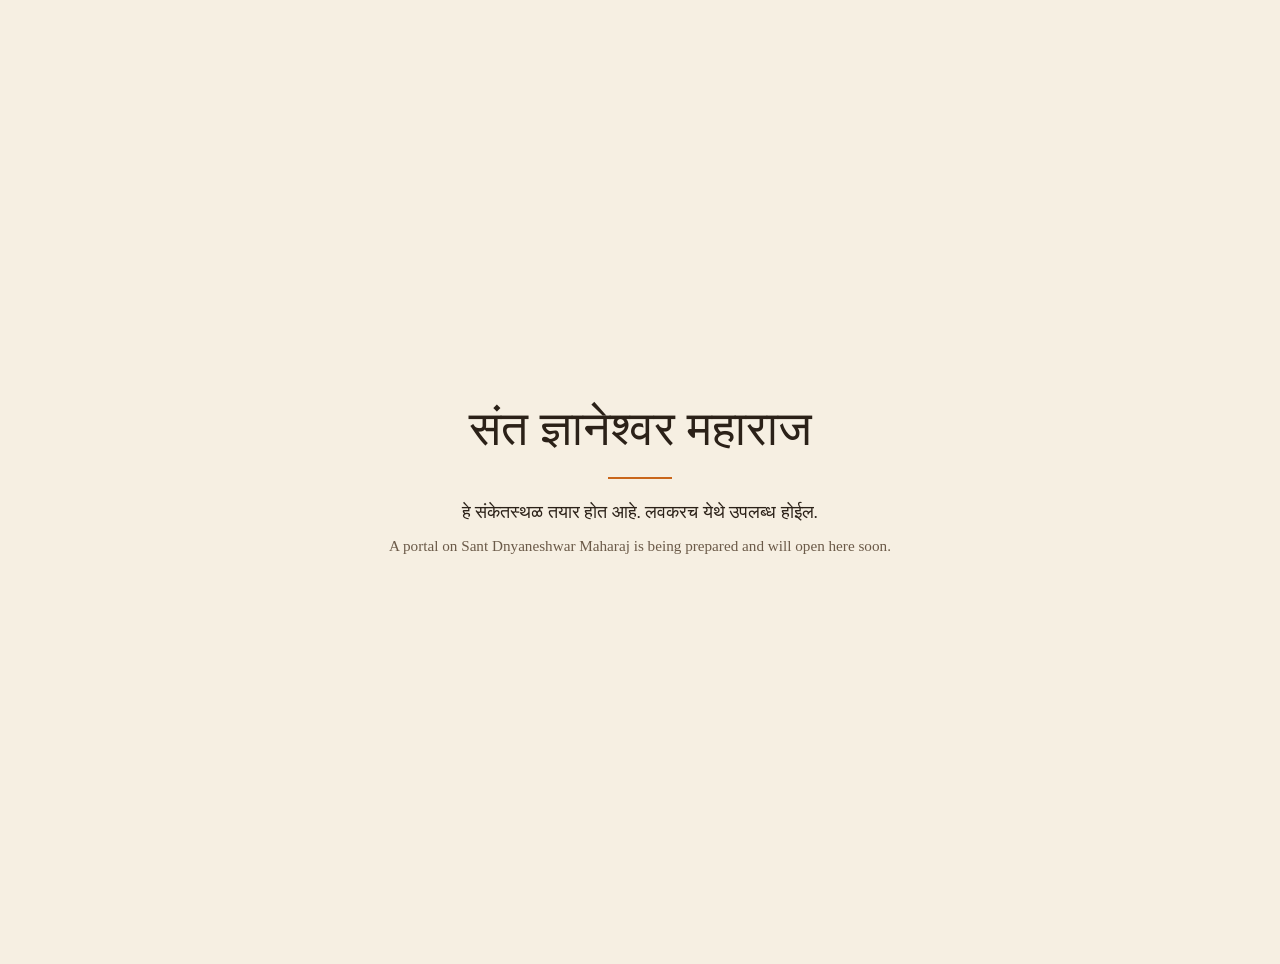
==== index.html @ 80c6787a "Add holding page and README Co-Authored-By: Claude Fable 5.2 <noreply@anthropic.com> Claude-Session:" ====
<!DOCTYPE html>
<html lang="mr">
<head>
<meta charset="utf-8">
<meta name="viewport" content="width=device-width, initial-scale=1">
<title>संत ज्ञानेश्वर महाराज</title>
<style>
  html{background:#f6efe2;color:#2b2118}
  body{margin:0;min-height:100vh;display:grid;place-items:center;font-family:"Tiro Devanagari Marathi","Noto Serif Devanagari","Nirmala UI",serif;text-align:center;padding:2rem}
  h1{font-size:clamp(1.8rem,7vw,3rem);font-weight:500;margin:0 0 .6rem}
  p{margin:.3rem 0;font-size:1.1rem;line-height:1.7}
  .en{font-family:Georgia,serif;font-size:.95rem;color:#6b5a48}
  hr{width:4rem;border:0;border-top:2px solid #c9661a;margin:1.2rem auto}
  @media (prefers-color-scheme:dark){html{background:#1c1612;color:#efe6d6}.en{color:#b9a892}}
</style>
</head>
<body>
<main>
  <h1>संत ज्ञानेश्वर महाराज</h1>
  <hr>
  <p>हे संकेतस्थळ तयार होत आहे. लवकरच येथे उपलब्ध होईल.</p>
  <p class="en" lang="en">A portal on Sant Dnyaneshwar Maharaj is being prepared and will open here soon.</p>
</main>
</body>
</html>
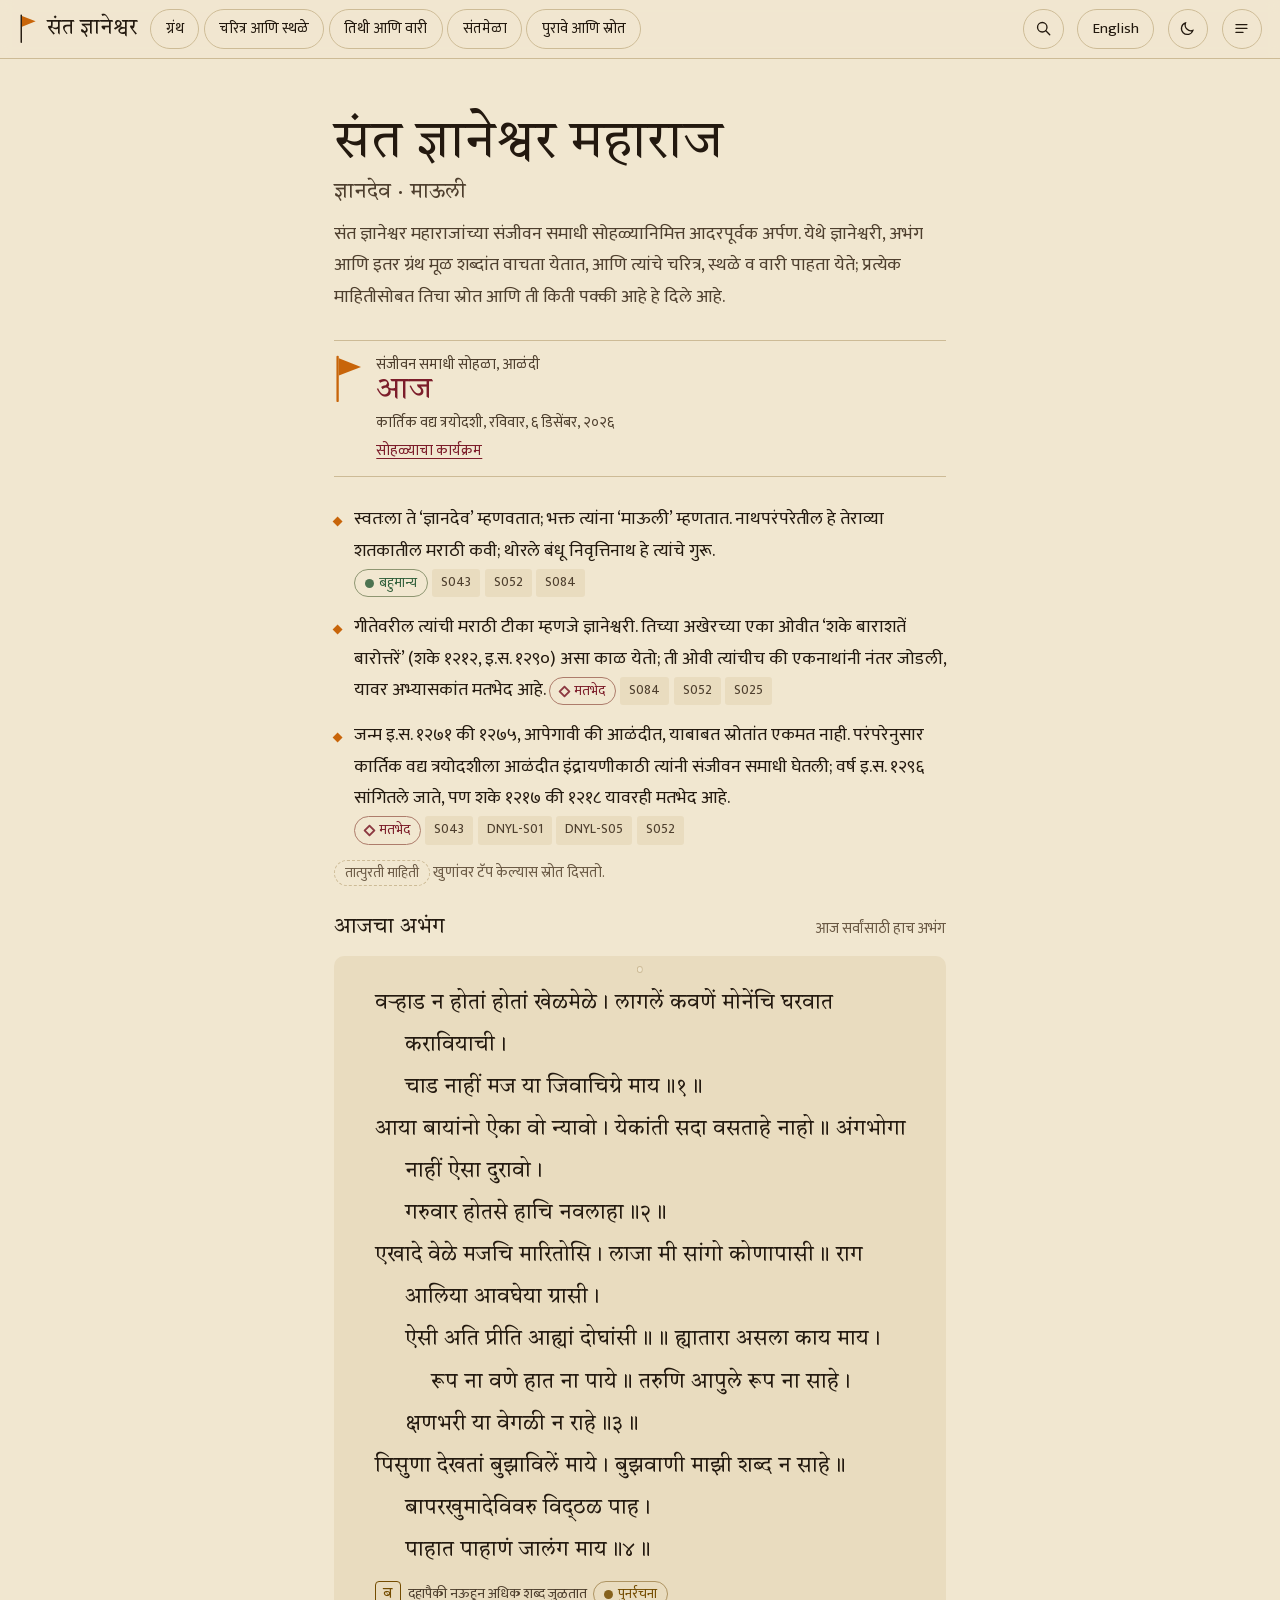
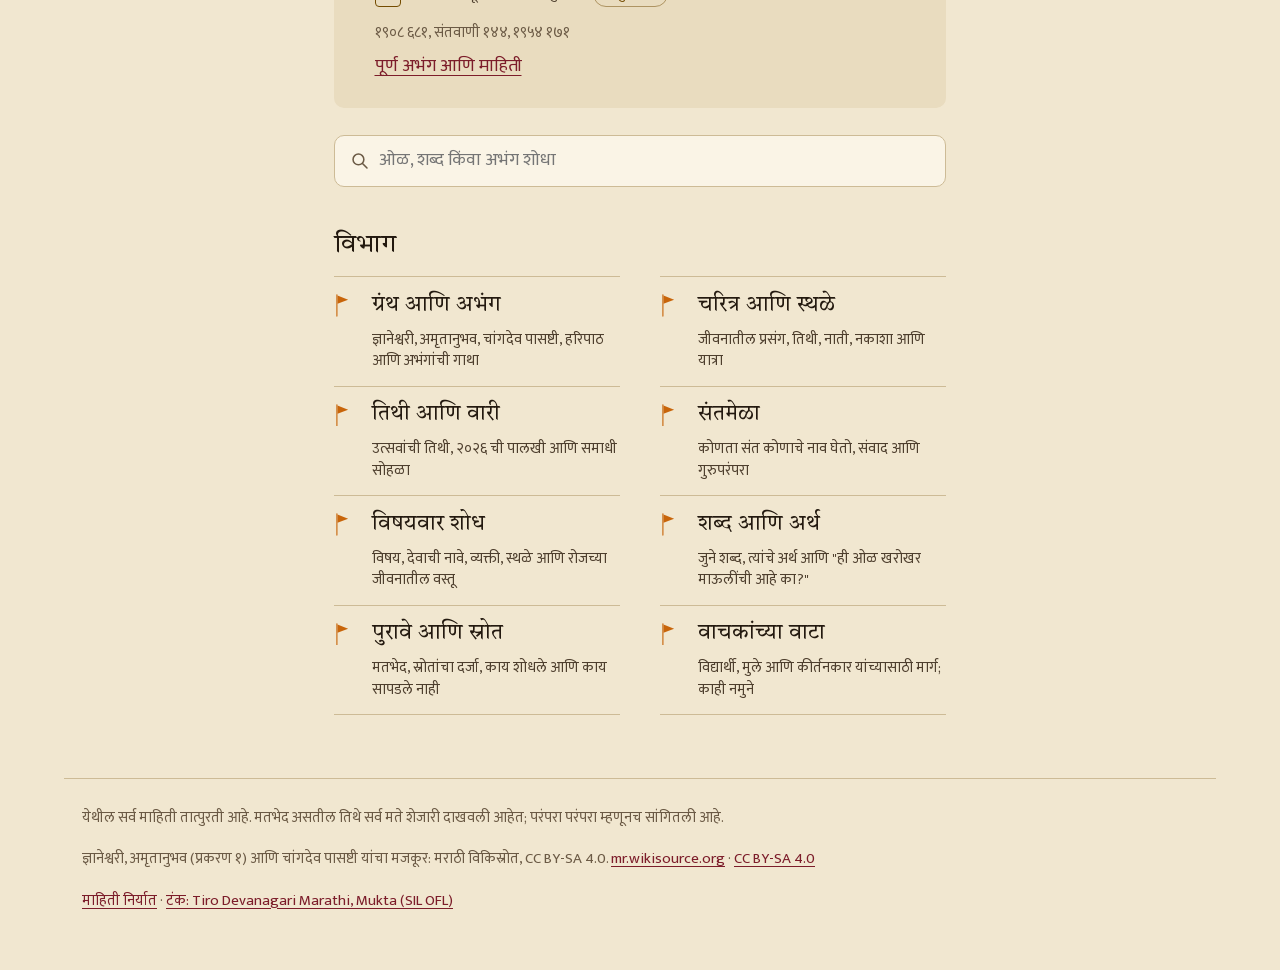
==== commit 1c7f305e: "Publish the Sant Dnyaneshwar Maharaj portal Static site: texts (Dnyaneshwari, gatha, shorter works)," ====
--- a/index.html
+++ b/index.html
@@ -1,25 +1,32 @@
-<!DOCTYPE html>
+<!doctype html>
 <html lang="mr">
 <head>
 <meta charset="utf-8">
-<meta name="viewport" content="width=device-width, initial-scale=1">
+<meta name="viewport" content="width=device-width, initial-scale=1, viewport-fit=cover">
 <title>संत ज्ञानेश्वर महाराज</title>
-<style>
-  html{background:#f6efe2;color:#2b2118}
-  body{margin:0;min-height:100vh;display:grid;place-items:center;font-family:"Tiro Devanagari Marathi","Noto Serif Devanagari","Nirmala UI",serif;text-align:center;padding:2rem}
-  h1{font-size:clamp(1.8rem,7vw,3rem);font-weight:500;margin:0 0 .6rem}
-  p{margin:.3rem 0;font-size:1.1rem;line-height:1.7}
-  .en{font-family:Georgia,serif;font-size:.95rem;color:#6b5a48}
-  hr{width:4rem;border:0;border-top:2px solid #c9661a;margin:1.2rem auto}
-  @media (prefers-color-scheme:dark){html{background:#1c1612;color:#efe6d6}.en{color:#b9a892}}
-</style>
+<meta name="description" content="संत ज्ञानेश्वर महाराज: ज्ञानेश्वरी, अभंग, चरित्र, स्थळे आणि पुरावे. Sant Dnyaneshwar: texts, poems, life, places and evidence.">
+<meta name="theme-color" content="#F1E7D0" media="(prefers-color-scheme: light)">
+<meta name="theme-color" content="#18130E" media="(prefers-color-scheme: dark)">
+<link rel="icon" href="assets/img/pataka.svg" type="image/svg+xml">
+<link rel="preload" href="fonts/TiroDevanagariMarathi-Regular.woff2" as="font" type="font/woff2" crossorigin>
+<link rel="preload" href="fonts/Mukta-Regular.woff2" as="font" type="font/woff2" crossorigin>
+<link rel="stylesheet" href="assets/css/site.css">
+<link rel="modulepreload" href="assets/js/app.js">
+<link rel="modulepreload" href="modules/home/index.js">
+<script>
+  // apply saved language and theme before first paint (no flash)
+  try { var l = localStorage.getItem('dny.lang'); if (l) document.documentElement.lang = l;
+        var th = localStorage.getItem('dny.theme'); if (th) document.documentElement.dataset.theme = th; } catch (e) {}
+</script>
 </head>
 <body>
-<main>
-  <h1>संत ज्ञानेश्वर महाराज</h1>
-  <hr>
-  <p>हे संकेतस्थळ तयार होत आहे. लवकरच येथे उपलब्ध होईल.</p>
-  <p class="en" lang="en">A portal on Sant Dnyaneshwar Maharaj is being prepared and will open here soon.</p>
-</main>
+<a class="skip" id="skip" href="#main">मुख्य मजकुराकडे जा</a>
+<header class="top" id="top"></header>
+<main id="main" tabindex="-1"><div class="page"><p class="loading">…</p></div></main>
+<footer class="foot" id="foot"></footer>
+<nav class="bar" id="bar" aria-label="मुख्य"></nav>
+<div class="sheet" id="sheet" role="dialog" aria-modal="true" aria-labelledby="sheet-title"><div class="scrim"></div><div class="panel"></div></div>
+<noscript><p style="padding:1rem">हे संकेतस्थळ वाचण्यासाठी JavaScript सुरू करा. Please enable JavaScript to read this site.</p></noscript>
+<script type="module" src="assets/js/app.js"></script>
 </body>
 </html>
--- a/assets/css/site.css
+++ b/assets/css/site.css
@@ -0,0 +1,317 @@
+/* Sant Dnyaneshwar portal: design system (shared, stage 2). Feature modules must not add global styles:
+   use these variables and components, and scope any module CSS under .m-<group>. */
+
+@font-face { font-family: "Tiro Devanagari Marathi"; src: url("../../fonts/TiroDevanagariMarathi-Regular.woff2") format("woff2");
+  font-weight: 400; font-style: normal; font-display: swap; }
+@font-face { font-family: "Mukta"; src: url("../../fonts/Mukta-Regular.woff2") format("woff2");
+  font-weight: 400; font-style: normal; font-display: swap; }
+@font-face { font-family: "Mukta"; src: url("../../fonts/Mukta-SemiBold.woff2") format("woff2");
+  font-weight: 600; font-style: normal; font-display: swap; }
+
+/* ---------- tokens ---------- */
+:root {
+  /* vasli paper, lamp-black ink, bhagwa of the pataka, kumkum maroon */
+  --paper: #F1E7D0;
+  --paper-2: #E9DCBF;      /* leaf / panel */
+  --paper-3: #FAF4E6;      /* raised */
+  --ink: #23190F;
+  --ink-2: #4E3F2E;        /* secondary text, 9.3:1 on paper */
+  --ink-3: #6B5A45;        /* tertiary, 5.6:1 on paper */
+  --rule: #CDBB96;
+  --saffron: #C8650A;      /* marks only, never body text */
+  --saffron-soft: #F2C27A;
+  --saffron-ink: #8F4500;  /* saffron for small text: 5:1 on panels */
+  --maroon: #7C1D2A;       /* links, headings accents: 9.6:1 */
+  --maroon-soft: #EBD3C9;
+  --ok: #2F5E3A; --warn: #744C00; --doubt: #7C1D2A;
+  --focus: #1F4FA8;
+  --shadow: 0 1px 0 rgba(60, 40, 10, .08), 0 6px 18px -10px rgba(60, 40, 10, .35);
+
+  --f-text: "Tiro Devanagari Marathi", "Noto Serif Devanagari", "Kohinoor Devanagari", serif;
+  --f-ui: "Mukta", "Noto Sans Devanagari", system-ui, sans-serif;
+
+  /* type scale (1.2 minor third, base 17px on phones, 18px wide) */
+  --s--1: .833rem; --s-0: 1rem; --s-1: 1.2rem; --s-2: 1.44rem; --s-3: 1.728rem; --s-4: 2.074rem; --s-5: 2.986rem;
+  --lh-ui: 1.55; --lh-verse: 1.95; --lh-prose: 1.75;
+
+  --sp-1: .25rem; --sp-2: .5rem; --sp-3: .75rem; --sp-4: 1rem; --sp-5: 1.5rem; --sp-6: 2.25rem; --sp-7: 3.5rem;
+  --measure: 36rem; --wide: 64rem;
+  --r-1: 3px; --r-2: 10px;
+  --bar-h: 3.6rem;          /* bottom bar on phones */
+  --head-h: 3.25rem;
+  color-scheme: light;
+}
+:root[data-theme="dark"] {
+  /* a shrine room at night: lamp-lit dark wood */
+  --paper: #18130E; --paper-2: #231B14; --paper-3: #2B2219;
+  --ink: #EFE3C9; --ink-2: #CDBD9E; --ink-3: #A8977A;
+  --rule: #4A3C2C;
+  --saffron: #E89A3C; --saffron-soft: #5A3A14; --saffron-ink: #E89A3C;
+  --maroon: #E6A1A0; --maroon-soft: #43242A;
+  --ok: #9BC7A2; --warn: #E3B964; --doubt: #E6A1A0; --focus: #8FB3FF;
+  --shadow: 0 1px 0 rgba(0,0,0,.3), 0 8px 20px -12px rgba(0,0,0,.8);
+  color-scheme: dark;
+}
+@media (prefers-color-scheme: dark) {
+  :root:not([data-theme="light"]) {
+    --paper: #18130E; --paper-2: #231B14; --paper-3: #2B2219;
+    --ink: #EFE3C9; --ink-2: #CDBD9E; --ink-3: #A8977A;
+    --rule: #4A3C2C;
+    --saffron: #E89A3C; --saffron-soft: #5A3A14; --saffron-ink: #E89A3C;
+    --maroon: #E6A1A0; --maroon-soft: #43242A;
+    --ok: #9BC7A2; --warn: #E3B964; --doubt: #E6A1A0; --focus: #8FB3FF;
+    color-scheme: dark;
+  }
+}
+
+/* ---------- base ---------- */
+*, *::before, *::after { box-sizing: border-box; }
+html { font-size: 106.25%; -webkit-text-size-adjust: 100%; }
+@media (min-width: 60rem) { html { font-size: 112.5%; } }
+body { margin: 0; background: var(--paper); color: var(--ink); font-family: var(--f-ui); line-height: var(--lh-ui);
+  min-height: 100vh; padding-bottom: calc(var(--bar-h) + env(safe-area-inset-bottom)); }
+@media (min-width: 60rem) { body { padding-bottom: 0; } }
+:lang(en) { font-feature-settings: "kern"; }
+h1, h2, h3 { font-family: var(--f-text); font-weight: 400; line-height: 1.35; margin: 0 0 var(--sp-3); text-wrap: balance; }
+h1 { font-size: var(--s-4); }
+h2 { font-size: var(--s-2); margin-top: var(--sp-6); }
+h3 { font-size: var(--s-1); margin-top: var(--sp-5); }
+:lang(en) h1, :lang(en) h2, :lang(en) h3 { letter-spacing: -.005em; }
+p { margin: 0 0 var(--sp-4); }
+a { color: var(--maroon); text-decoration-thickness: 1px; text-underline-offset: .22em; }
+a:hover { text-decoration-thickness: 2px; }
+:focus-visible { outline: 3px solid var(--focus); outline-offset: 2px; border-radius: 2px; }
+button { font: inherit; color: inherit; }
+small, .small { font-size: var(--s--1); }
+.muted { color: var(--ink-2); }
+.faint { color: var(--ink-3); }
+.vh { position: absolute !important; width: 1px; height: 1px; overflow: hidden; clip: rect(0 0 0 0); white-space: nowrap; }
+hr { border: 0; border-top: 1px solid var(--rule); margin: var(--sp-5) 0; }
+@media (prefers-reduced-motion: reduce) { *, *::before, *::after { animation: none !important; transition: none !important; scroll-behavior: auto !important; } }
+
+/* ---------- shell ---------- */
+.skip { position: absolute; left: -999px; top: 0; background: var(--paper-3); padding: var(--sp-2) var(--sp-3); z-index: 50; }
+.skip:focus { left: var(--sp-2); }
+.top { position: sticky; top: 0; z-index: 20; height: var(--head-h); display: flex; align-items: center; gap: var(--sp-3);
+  padding: 0 var(--sp-4); background: color-mix(in srgb, var(--paper) 92%, transparent); backdrop-filter: blur(6px);
+  border-bottom: 1px solid var(--rule); }
+.brand { display: flex; align-items: center; gap: var(--sp-2); color: var(--ink); text-decoration: none; font-family: var(--f-text);
+  font-size: var(--s-1); line-height: 1; white-space: nowrap; }
+.brand svg { width: 1.1rem; height: 1.6rem; flex: none; }
+.top .spacer { flex: 1; }
+.top-nav { display: none; }
+@media (min-width: 60rem) { .top-nav { display: flex; gap: var(--sp-1); } }
+.top-nav a, .chipbtn { font-size: var(--s--1); }
+.tbtn { appearance: none; border: 1px solid var(--rule); background: transparent; border-radius: 999px; min-height: 2.25rem;
+  padding: 0 .8rem; display: inline-flex; align-items: center; gap: .35rem; cursor: pointer; color: var(--ink); text-decoration: none;
+  font-family: var(--f-ui); font-size: var(--s--1); }
+.tbtn:hover { border-color: var(--ink-3); }
+.tbtn[aria-current="page"] { border-color: var(--maroon); color: var(--maroon); }
+.tbtn svg { width: 1.05rem; height: 1.05rem; }
+.tbtn.icon { padding: 0; width: 2.25rem; justify-content: center; }
+
+.bar { position: fixed; left: 0; right: 0; bottom: 0; z-index: 30; display: grid; grid-template-columns: repeat(4, 1fr);
+  height: calc(var(--bar-h) + env(safe-area-inset-bottom)); padding-bottom: env(safe-area-inset-bottom);
+  background: var(--paper-3); border-top: 1px solid var(--rule); }
+.bar a, .bar button { appearance: none; border: 0; background: none; display: flex; flex-direction: column; align-items: center;
+  justify-content: center; gap: 1px; color: var(--ink-2); text-decoration: none; font-size: .78rem; cursor: pointer; min-height: 44px; }
+.bar svg { width: 1.35rem; height: 1.35rem; }
+.bar [aria-current="page"] { color: var(--maroon); }
+.bar [aria-current="page"] svg { color: var(--saffron); }
+@media (min-width: 60rem) { .bar { display: none; } }
+
+main { display: block; outline: none; min-height: calc(100vh - var(--head-h)); }
+.page { max-width: var(--measure); margin: 0 auto; padding: var(--sp-5) var(--sp-4) var(--sp-7); }
+.page.wide { max-width: var(--wide); }
+.crumbs { font-size: var(--s--1); color: var(--ink-3); margin-bottom: var(--sp-3); }
+.crumbs a { color: var(--ink-2); }
+.foot { max-width: var(--wide); margin: 0 auto; padding: var(--sp-5) var(--sp-4) var(--sp-6); font-size: var(--s--1); color: var(--ink-3);
+  border-top: 1px solid var(--rule); }
+
+/* sections sheet (menu) */
+.sheet { position: fixed; inset: 0; z-index: 40; display: none; }
+.sheet[open], .sheet.open { display: block; }
+.sheet .scrim { position: absolute; inset: 0; background: rgba(20, 12, 4, .45); }
+.sheet .panel { position: absolute; left: 0; right: 0; bottom: 0; max-height: 86vh; overflow: auto; background: var(--paper);
+  border-radius: 14px 14px 0 0; padding: var(--sp-4) var(--sp-4) calc(var(--sp-5) + env(safe-area-inset-bottom)); box-shadow: var(--shadow);
+  animation: rise .18s ease-out; }
+@media (min-width: 60rem) { .sheet .panel { left: auto; top: 0; width: 26rem; max-height: none; border-radius: 0; } }
+@keyframes rise { from { transform: translateY(12px); opacity: .6; } }
+.sheet .grip { width: 2.5rem; height: 4px; border-radius: 2px; background: var(--rule); margin: 0 auto var(--sp-3); }
+.sheet .row { display: flex; align-items: center; justify-content: space-between; gap: var(--sp-3); margin-bottom: var(--sp-3); }
+
+/* ---------- doors: the eight groups, laid out as a pothi's table of contents ---------- */
+.doors { list-style: none; margin: 0; padding: 0; border-top: 1px solid var(--rule); }
+.doors li { border-bottom: 1px solid var(--rule); }
+.doors a { display: grid; grid-template-columns: 1.6rem 1fr auto; align-items: baseline; gap: var(--sp-2); padding: .8rem 0 .75rem;
+  text-decoration: none; color: var(--ink); min-height: 44px; }
+.doors .mark { color: var(--saffron); align-self: center; }
+.doors .mark svg { width: .9rem; height: 1.25rem; display: block; }
+.doors .t { font-family: var(--f-text); font-size: var(--s-1); line-height: 1.3; }
+.doors .d { grid-column: 2 / 4; color: var(--ink-2); font-size: var(--s--1); line-height: 1.45; }
+.doors .tag { font-size: .72rem; color: var(--ink-3); }
+.doors a:hover .t { color: var(--maroon); }
+@media (min-width: 46rem) { .doors.two { display: grid; grid-template-columns: 1fr 1fr; column-gap: var(--sp-6); border-top: 0; }
+  .doors.two li:nth-child(-n+2) { border-top: 1px solid var(--rule); } }
+
+/* ---------- verse block (the saint's words) ---------- */
+.verse { font-family: var(--f-text); font-size: var(--s-1); line-height: var(--lh-verse); margin: 0; white-space: normal; }
+.verse .ln { display: block; }
+.verse .h { display: block; padding-left: 2.2em; text-indent: -1em; }
+.verse .ln:not(.cont) > .h:first-child { padding-left: 1em; }
+@media (min-width: 46rem) {
+  .verse .h, .verse .ln:not(.cont) > .h:first-child { display: inline; padding: 0; text-indent: 0; }
+  .verse .ln { padding-left: 1.4em; text-indent: -1.4em; }
+  .verse .ln.cont { padding-left: 2.6em; text-indent: -1.2em; }
+}
+.verse.big { font-size: var(--s-2); line-height: 1.85; }
+.verse.small { font-size: var(--s-0); line-height: 1.8; }
+.verse .gl { text-decoration: underline dotted var(--saffron); text-decoration-thickness: 2px; text-underline-offset: .3em; cursor: help;
+  background: none; border: 0; padding: 0; font: inherit; color: inherit; }
+.verse .gl:hover, .verse .gl[aria-expanded="true"] { color: var(--maroon); }
+.leaf { background: var(--paper-2); border-radius: var(--r-2); padding: var(--sp-5) var(--sp-4); position: relative; }
+@media (min-width: 40rem) { .leaf { padding: var(--sp-5) var(--sp-6); } }
+.leaf::before { content: ""; position: absolute; left: 50%; top: .6rem; width: .35rem; height: .35rem; border-radius: 50%;
+  background: var(--paper); box-shadow: inset 0 0 0 1px var(--rule); transform: translateX(-50%); } /* the pothi's string hole */
+.sanskrit { font-family: var(--f-text); color: var(--maroon); }
+mark.hit { background: var(--saffron-soft); color: inherit; padding: 0 .05em; border-radius: 2px; }
+
+/* ---------- honesty components ---------- */
+.badges { display: flex; flex-wrap: wrap; gap: .35rem; align-items: center; margin: var(--sp-2) 0 var(--sp-3); }
+.badge { display: inline-flex; align-items: center; gap: .3rem; font-size: .78rem; line-height: 1.2; padding: .22rem .55rem .2rem;
+  border-radius: 999px; border: 1px solid var(--rule); color: var(--ink-2); background: transparent; white-space: nowrap; }
+.badge::before { content: ""; width: .5rem; height: .5rem; border-radius: 50%; background: currentColor; opacity: .85; flex: none; }
+.badge.cs-broadly-supported { color: var(--ok); border-color: color-mix(in srgb, var(--ok) 40%, var(--rule)); }
+.badge.cs-editorial-testimony { color: var(--ink-2); }
+.badge.cs-reconstruction { color: var(--warn); border-color: color-mix(in srgb, var(--warn) 35%, var(--rule)); }
+.badge.cs-disagreement { color: var(--doubt); border-color: color-mix(in srgb, var(--doubt) 40%, var(--rule)); }
+.badge.cs-disagreement::before { background: none; box-shadow: inset 0 0 0 2px currentColor; border-radius: 1px; transform: rotate(45deg); }
+.badge.cs-devotional-tradition { color: var(--saffron-ink); border-color: color-mix(in srgb, var(--saffron) 40%, var(--rule)); }
+.badge.cs-unproven-hypothesis { color: var(--ink-3); border-style: dashed; }
+.badge.prov { color: var(--ink-3); border-style: dashed; }
+.badge.prov::before { display: none; }
+.conf { display: inline-flex; gap: 2px; align-items: center; vertical-align: middle; font-size: .78rem; color: var(--ink-2); }
+.conf i { width: .45rem; height: .45rem; border-radius: 50%; border: 1.5px solid currentColor; display: inline-block; }
+.conf i.on { background: currentColor; }
+.conf.confirmed { color: var(--ok); }
+.conf span { margin-left: .3rem; }
+.q { display: inline-flex; align-items: baseline; gap: .4rem; font-size: .8rem; color: var(--ink-2); }
+.q b { font-family: var(--f-text); font-weight: 400; display: inline-grid; place-items: center; width: 1.45rem; height: 1.45rem;
+  border-radius: 4px; font-size: .9rem; line-height: 1; border: 1.5px solid currentColor; }
+.q.qA b { color: var(--ok); } .q.qB b { color: var(--warn); } .q.qC b { color: var(--doubt); border-style: dashed; }
+.chip { display: inline-flex; align-items: center; gap: .25rem; font-size: .76rem; padding: .1rem .5rem; border-radius: var(--r-1);
+  background: var(--paper-2); color: var(--ink-2); border: 0; cursor: pointer; font-family: var(--f-ui); text-decoration: none; min-height: 1.6rem; }
+.chip:hover { color: var(--maroon); }
+.note { border-left: 3px solid var(--saffron); padding: .1rem 0 .1rem var(--sp-3); color: var(--ink-2); font-size: var(--s--1); margin: var(--sp-3) 0; }
+.note.doubt { border-left-color: var(--maroon); }
+.enonly { font-size: .76rem; color: var(--ink-3); margin: var(--sp-1) 0; }
+.pop { position: absolute; z-index: 45; max-width: min(22rem, calc(100vw - 1.5rem)); background: var(--paper-3); color: var(--ink);
+  border: 1px solid var(--rule); border-radius: var(--r-2); box-shadow: var(--shadow); padding: var(--sp-3) var(--sp-4); font-size: var(--s--1); }
+.pop h4 { margin: 0 0 .25rem; font-family: var(--f-text); font-weight: 400; font-size: var(--s-1); }
+.pop p { margin: 0 0 .35rem; }
+
+/* ---------- lists, cards, tables ---------- */
+.plist { list-style: none; margin: 0; padding: 0; }
+.pcard { display: block; padding: .8rem 0 .75rem; border-bottom: 1px solid var(--rule); text-decoration: none; color: var(--ink); }
+.pcard .fl { font-family: var(--f-text); font-size: var(--s-1); line-height: 1.5; display: block; }
+.pcard .meta { display: flex; flex-wrap: wrap; gap: .25rem .75rem; align-items: center; font-size: .78rem; color: var(--ink-3); margin-top: .2rem; }
+.pcard:hover .fl { color: var(--maroon); }
+.kv { display: grid; grid-template-columns: max-content 1fr; gap: .25rem var(--sp-4); font-size: var(--s--1); margin: 0; }
+.kv dt { color: var(--ink-3); } .kv dd { margin: 0; }
+.tbl { width: 100%; border-collapse: collapse; font-size: var(--s--1); }
+.tbl th, .tbl td { text-align: left; padding: .45rem .5rem .45rem 0; border-bottom: 1px solid var(--rule); vertical-align: top; }
+.tbl th { font-weight: 600; color: var(--ink-2); }
+.scroll-x { overflow-x: auto; -webkit-overflow-scrolling: touch; }
+details { border-bottom: 1px solid var(--rule); padding: .6rem 0; }
+details > summary { cursor: pointer; color: var(--ink); font-weight: 600; min-height: 32px; list-style-position: outside; }
+details[open] > summary { margin-bottom: var(--sp-2); }
+
+/* ---------- forms and filters ---------- */
+.field { display: flex; align-items: center; gap: .5rem; border: 1px solid var(--rule); background: var(--paper-3); border-radius: var(--r-2);
+  padding: 0 .75rem; min-height: 2.9rem; }
+.field:focus-within { border-color: var(--focus); }
+.field input { flex: 1; border: 0; background: transparent; font: inherit; font-size: var(--s-0); color: var(--ink); min-width: 0; padding: .6rem 0; }
+.field input:focus { outline: none; }
+.field svg { width: 1.2rem; height: 1.2rem; color: var(--ink-3); flex: none; }
+.filters { display: flex; flex-wrap: wrap; gap: .4rem; margin: var(--sp-3) 0; }
+.seg { appearance: none; border: 1px solid var(--rule); background: transparent; color: var(--ink-2); border-radius: 999px; padding: .3rem .8rem;
+  font-size: .82rem; cursor: pointer; min-height: 2.1rem; font-family: var(--f-ui); }
+.seg { text-decoration: none; }
+.seg[aria-pressed="true"] { background: var(--ink); color: var(--paper); border-color: var(--ink); }
+select.seg { padding-right: .5rem; }
+.btn { appearance: none; border: 1px solid var(--maroon); background: transparent; color: var(--maroon); border-radius: var(--r-2);
+  padding: .55rem 1.1rem; cursor: pointer; font-family: var(--f-ui); font-size: var(--s--1); min-height: 2.6rem; text-decoration: none;
+  display: inline-flex; align-items: center; gap: .4rem; }
+.btn:hover { background: var(--maroon-soft); }
+.pager { display: flex; justify-content: space-between; gap: var(--sp-3); margin-top: var(--sp-6); }
+.pager a { max-width: 48%; }
+
+/* ---------- home ---------- */
+.hero { padding-top: var(--sp-5); }
+.hero .name { font-family: var(--f-text); font-size: var(--s-5); line-height: 1.15; margin: 0; }
+.hero .lede { margin: var(--sp-3) 0 0; color: var(--ink-2); line-height: var(--lh-prose); }
+.hero .name small { display: block; font-size: var(--s-1); color: var(--ink-2); margin-top: .35rem; }
+:lang(en) .hero .name { font-size: var(--s-4); }
+.honest { list-style: none; padding: 0; margin: var(--sp-5) 0 0; counter-reset: none; }
+.honest li { font-size: var(--s-0); line-height: var(--lh-prose); color: var(--ink); margin: 0 0 var(--sp-3); padding-left: 1.1rem; position: relative; }
+.honest li::before { content: ""; position: absolute; left: 0; top: .75em; width: .4rem; height: .4rem; background: var(--saffron); transform: rotate(45deg); }
+.honest .chips { display: inline-flex; gap: .25rem; flex-wrap: wrap; vertical-align: middle; }
+.sohala { display: flex; gap: var(--sp-3); align-items: flex-start; margin: var(--sp-5) 0; padding: var(--sp-3) 0; border-top: 1px solid var(--rule);
+  border-bottom: 1px solid var(--rule); }
+.sohala svg { width: 1.6rem; height: 2.6rem; flex: none; color: var(--saffron); }
+.sohala .days { font-family: var(--f-text); font-size: var(--s-3); line-height: 1; color: var(--maroon); }
+.sohala p { margin: .15rem 0 0; font-size: var(--s--1); color: var(--ink-2); }
+.daily { margin: var(--sp-5) 0; min-height: 14rem; }
+.daily .head { display: flex; justify-content: space-between; align-items: baseline; gap: var(--sp-3); margin-bottom: var(--sp-3); }
+.daily .head h2 { margin: 0; font-size: var(--s-1); }
+
+/* ---------- Dnyaneshwari reader ---------- */
+.reader { max-width: var(--wide); margin: 0 auto; padding: var(--sp-4) var(--sp-4) var(--sp-7); }
+.reader .ch-head { max-width: var(--measure); margin: 0 auto var(--sp-4); }
+@media (min-width: 60rem) { .reader .ch-head { max-width: none; margin-left: calc(34% + var(--sp-6)); } }
+.blk { display: block; padding: var(--sp-2) 0; }
+.blk + .blk { border-top: 1px solid color-mix(in srgb, var(--rule) 60%, transparent); }
+.gv { font-family: var(--f-text); color: var(--maroon); font-size: var(--s-0); line-height: 1.8; }
+.gv .loc { display: block; font-family: var(--f-ui); font-size: .76rem; color: var(--ink-3); margin-bottom: .2rem; }
+.gv .loc b { color: var(--saffron-ink); font-weight: 600; }
+.gv .vt { white-space: pre-line; }
+.ovis { max-width: var(--measure); }
+.ovi { font-family: var(--f-text); font-size: var(--s-1); line-height: var(--lh-verse); margin: 0; padding: .35rem 0; scroll-margin-top: 7rem; }
+.ovi .ln { display: block; }
+.ovi.target { background: color-mix(in srgb, var(--saffron-soft) 45%, transparent); border-radius: 4px; }
+.ovi.colophon { color: var(--ink-2); font-size: var(--s-0); border-left: 2px dashed var(--rule); padding-left: var(--sp-3); }
+.ovi .fl { display: block; font-family: var(--f-ui); font-size: .74rem; color: var(--doubt); line-height: 1.4; margin-bottom: .2rem; }
+/* phone: the verse rides above its ovis as a sticky band */
+.blk .gv { position: sticky; top: var(--head-h); z-index: 5; background: var(--paper); margin: 0 calc(-1 * var(--sp-4)); padding: .5rem var(--sp-4);
+  border-bottom: 1px solid var(--rule); max-height: 40vh; overflow: auto; }
+.blk .gv.short .vt { display: -webkit-box; -webkit-line-clamp: 2; -webkit-box-orient: vertical; overflow: hidden; }
+.blk .gv button.more { all: unset; cursor: pointer; font-family: var(--f-ui); font-size: .74rem; color: var(--ink-3); text-decoration: underline; }
+/* wide: the verse sits beside its ovis */
+@media (min-width: 60rem) {
+  .blk { display: grid; grid-template-columns: 34% 1fr; column-gap: var(--sp-6); align-items: start; }
+  .blk .gv { margin: 0; padding: .5rem var(--sp-4) .5rem 0; border-bottom: 0; border-right: 1px solid var(--rule); background: transparent;
+    top: calc(var(--head-h) + var(--sp-3)); max-height: calc(100vh - 6rem); text-align: right; }
+  .blk .gv.short .vt { display: block; -webkit-line-clamp: unset; }
+  .blk .gv button.more { display: none; }
+  .blk.nogv .ovis { grid-column: 2; }
+}
+.chlist { list-style: none; padding: 0; margin: 0; }
+.chlist a { display: grid; grid-template-columns: 2.4rem 1fr; gap: var(--sp-3); padding: .7rem 0; border-bottom: 1px solid var(--rule);
+  text-decoration: none; color: var(--ink); align-items: baseline; }
+.chlist .no { font-family: var(--f-text); font-size: var(--s-2); color: var(--saffron); line-height: 1; text-align: right; }
+.chlist .fl { font-family: var(--f-text); font-size: var(--s-0); display: block; }
+.chlist .meta { font-size: .78rem; color: var(--ink-3); }
+.loadmore { display: flex; justify-content: center; padding: var(--sp-5) 0; }
+
+/* ---------- stubs and mock-ups ---------- */
+.stub { border: 1px dashed var(--rule); border-radius: var(--r-2); padding: var(--sp-4); color: var(--ink-2); margin: var(--sp-4) 0; }
+.mock { position: relative; }
+.mock::after { content: attr(data-label); position: absolute; top: .5rem; right: .5rem; font-size: .7rem; padding: .1rem .45rem;
+  border-radius: 999px; background: var(--maroon); color: var(--paper); }
+
+/* ---------- loading ---------- */
+.loading { color: var(--ink-3); font-size: var(--s--1); padding: var(--sp-4) 0; }
+.err { color: var(--doubt); }
+[tabindex="-1"]:focus { outline: none; }
+@media (max-width: 59.99rem) { .top [data-act="theme"], .top a.tbtn.icon[href="#/search"] { display: none; } }
+.field + .small { margin-top: var(--sp-2); }
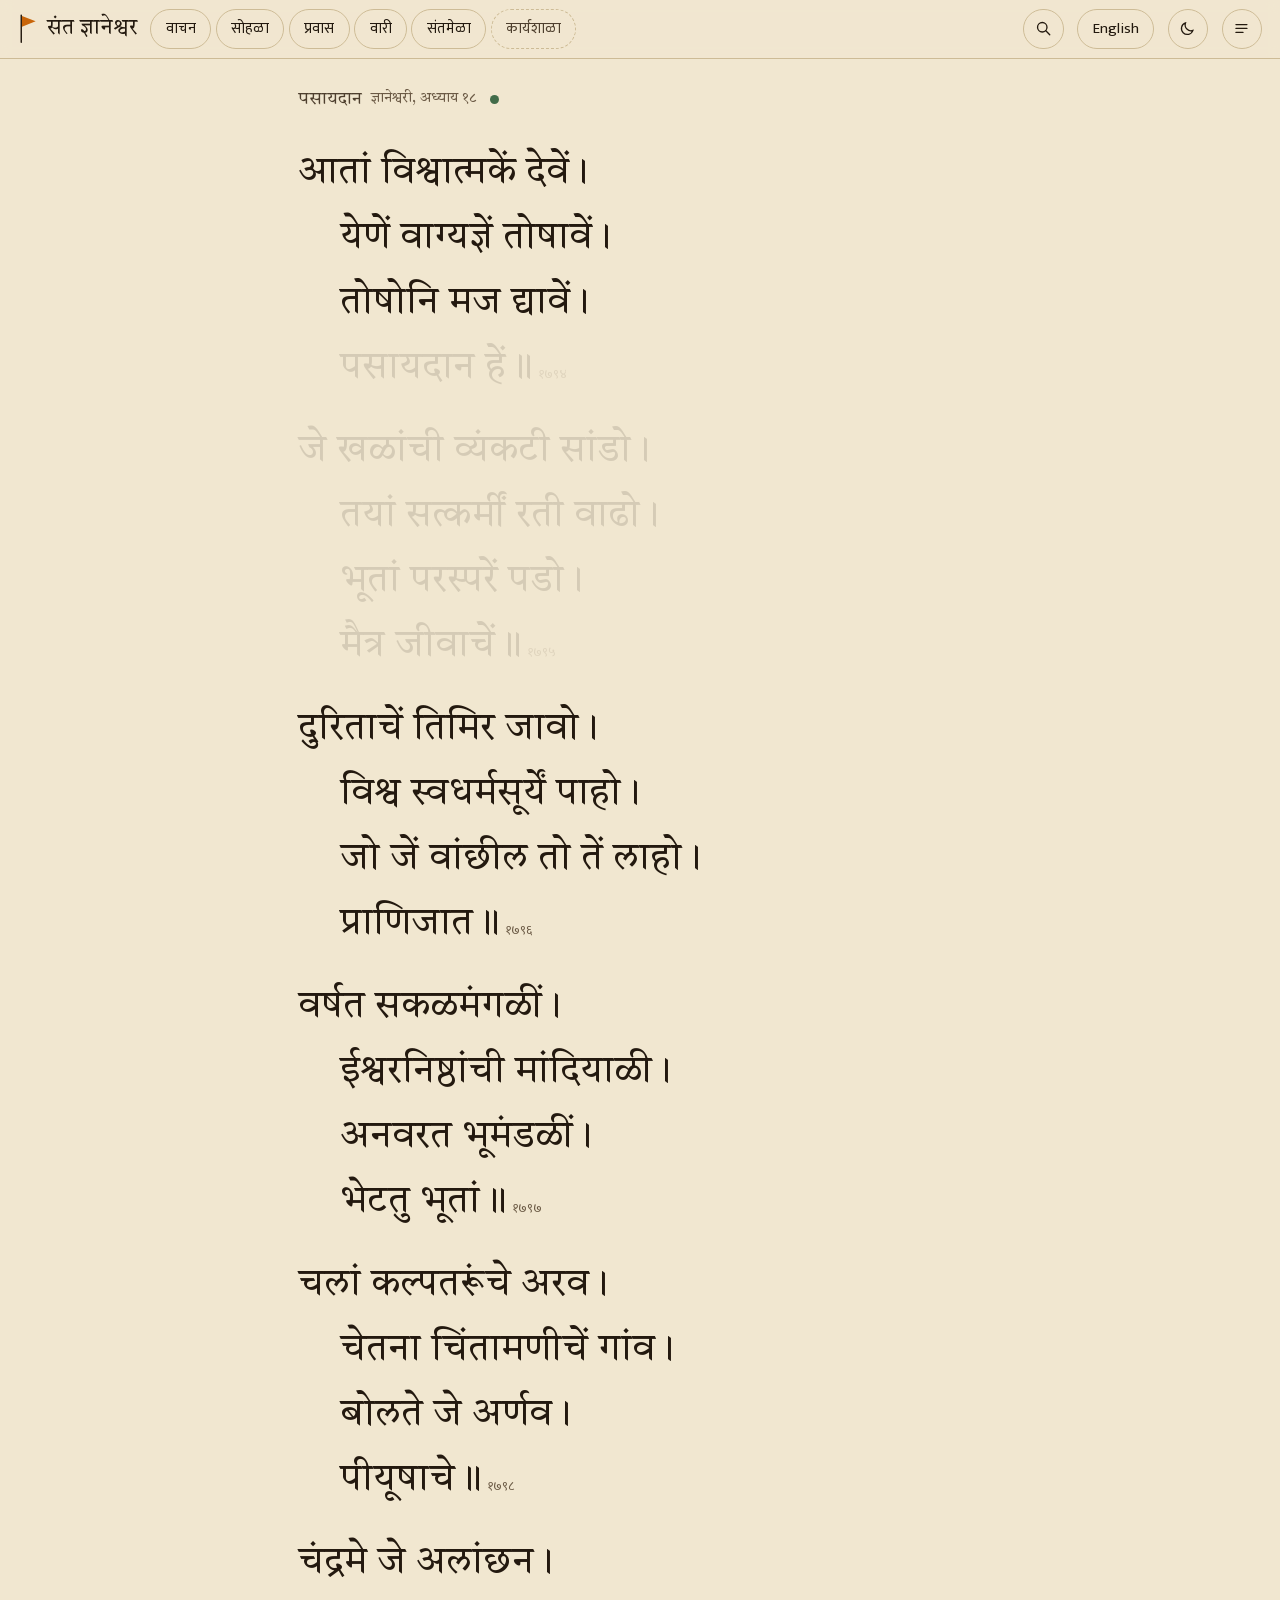
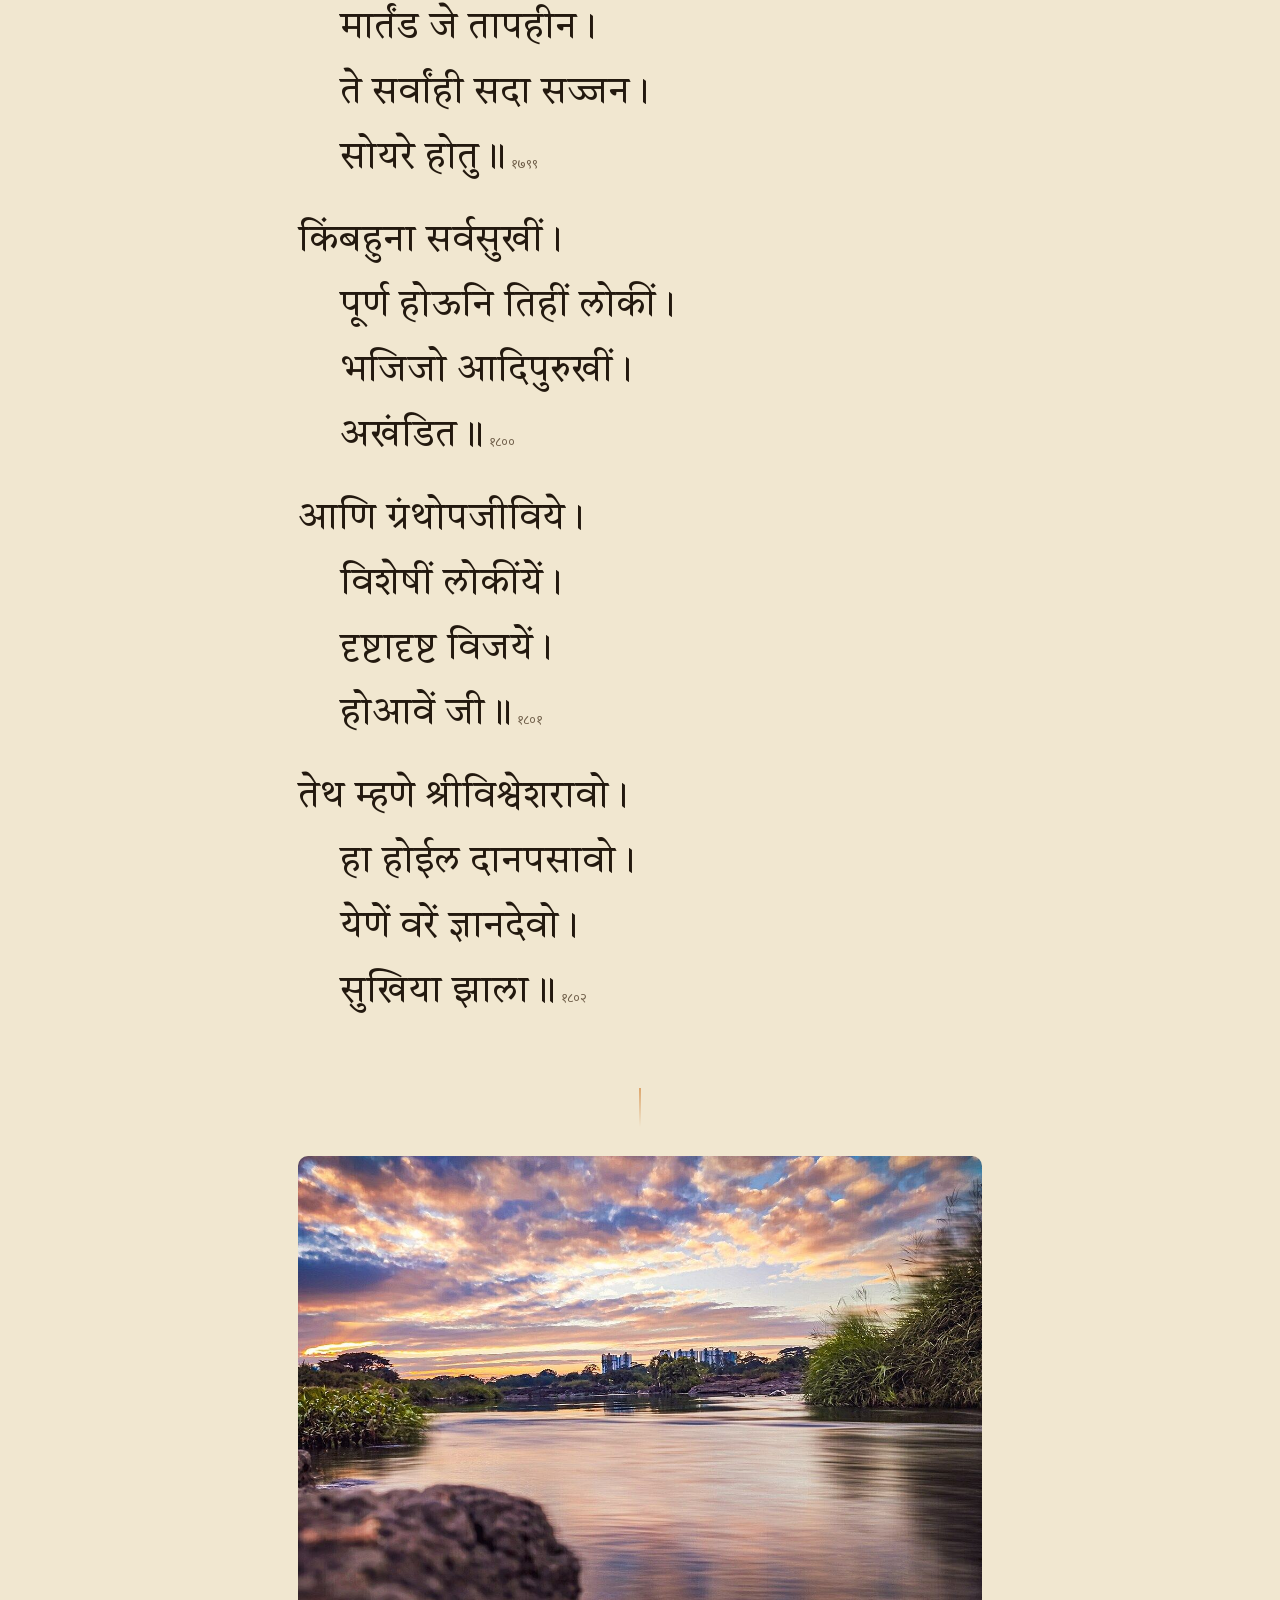
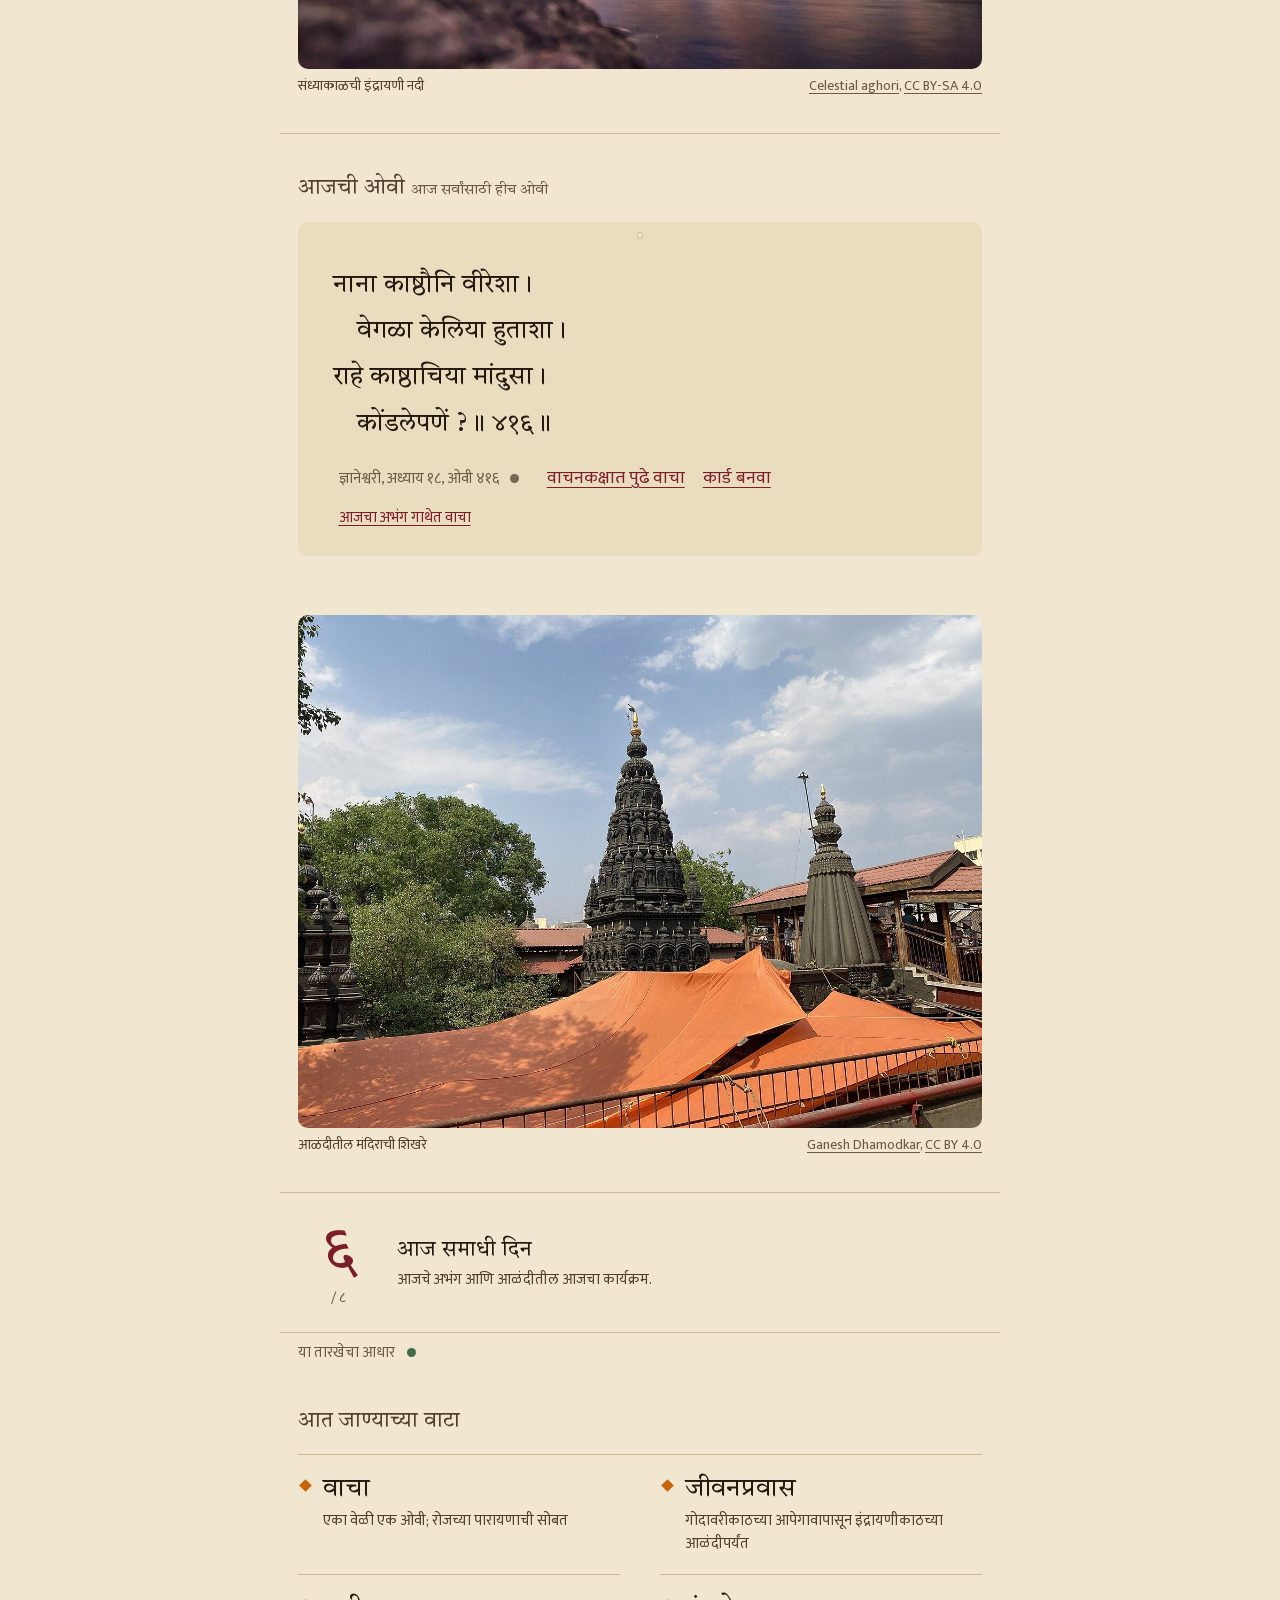
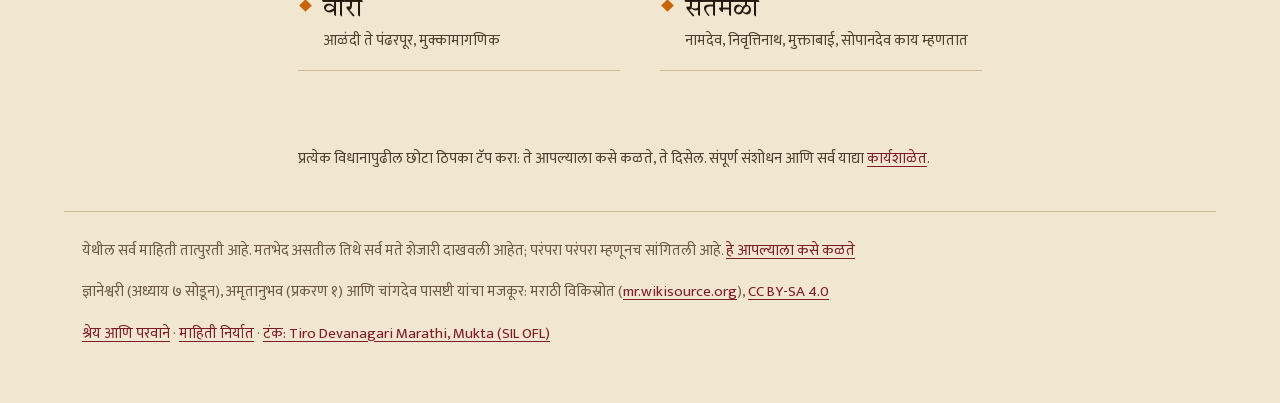
==== commit 7d615caf: "Make the second version the live site The site at the root is now the reviewed second version (exper" ====
--- a/index.html
+++ b/index.html
@@ -4,15 +4,54 @@
 <meta charset="utf-8">
 <meta name="viewport" content="width=device-width, initial-scale=1, viewport-fit=cover">
 <title>संत ज्ञानेश्वर महाराज</title>
-<meta name="description" content="संत ज्ञानेश्वर महाराज: ज्ञानेश्वरी, अभंग, चरित्र, स्थळे आणि पुरावे. Sant Dnyaneshwar: texts, poems, life, places and evidence.">
+<meta name="description" content="संत ज्ञानेश्वर महाराजांना आदरांजली: पसायदान, ज्ञानेश्वरी एका वेळी एक ओवी, नामदेवांच्या अभंगांतून समाधी सोहळा, जीवनप्रवास आणि वारी. A tribute to Sant Dnyaneshwar Maharaj: his words, the samadhi sohala, his life and the wari.">
+<meta property="og:type" content="website">
+<meta property="og:site_name" content="संत ज्ञानेश्वर महाराज">
+<meta property="og:title" content="संत ज्ञानेश्वर महाराज · संजीवन समाधी सोहळा, आळंदी">
+<meta property="og:description" content="पसायदान, ज्ञानेश्वरी, नामदेवांच्या अभंगांतून समाधीची कथा, जीवनप्रवास आणि वारी. A tribute to Sant Dnyaneshwar Maharaj.">
+<meta property="og:url" content="https://gandhar99.github.io/Dnyaneshwar-Maharaj/">
+<meta property="og:image" content="https://gandhar99.github.io/Dnyaneshwar-Maharaj/assets/img/og.jpg">
+<meta property="og:image:width" content="1200">
+<meta property="og:image:height" content="630">
+<meta property="og:image:alt" content="भगवी पताका आणि ‘संत ज्ञानेश्वर महाराज, संजीवन समाधी सोहळा, आळंदी’ ही अक्षरे">
+<meta property="og:locale" content="mr_IN">
+<meta name="twitter:card" content="summary_large_image">
 <meta name="theme-color" content="#F1E7D0" media="(prefers-color-scheme: light)">
 <meta name="theme-color" content="#18130E" media="(prefers-color-scheme: dark)">
 <link rel="icon" href="assets/img/pataka.svg" type="image/svg+xml">
+<link rel="icon" href="assets/img/icon-192.png" type="image/png" sizes="192x192">
 <link rel="preload" href="fonts/TiroDevanagariMarathi-Regular.woff2" as="font" type="font/woff2" crossorigin>
 <link rel="preload" href="fonts/Mukta-Regular.woff2" as="font" type="font/woff2" crossorigin>
-<link rel="stylesheet" href="assets/css/site.css">
-<link rel="modulepreload" href="assets/js/app.js">
-<link rel="modulepreload" href="modules/home/index.js">
+<link rel="stylesheet" href="assets/css/site.css?v=2026-11-27">
+<link rel="stylesheet" href="assets/css/experience.css">
+<link rel="manifest" href="manifest.webmanifest">
+<link rel="apple-touch-icon" href="assets/img/icon-192.png">
+<!-- Version 1 of the site was served from these same addresses without a service worker. So that a browser still
+     holding version 1 files in its ordinary cache (GitHub Pages allows ten minutes) cannot mix them with version 2,
+     the files that changed between the two are asked for under a new address. Later updates are handled by sw.js. -->
+<script type="importmap">
+{
+ "imports": {
+  "./assets/js/app.js": "./assets/js/app.js?v=2026-11-27",
+  "./assets/js/components.js": "./assets/js/components.js?v=2026-11-27",
+  "./assets/js/i18n.js": "./assets/js/i18n.js?v=2026-11-27",
+  "./modules/connections/saint.js": "./modules/connections/saint.js?v=2026-11-27",
+  "./modules/doors/rows.js": "./modules/doors/rows.js?v=2026-11-27",
+  "./modules/evidence/disputes.js": "./modules/evidence/disputes.js?v=2026-11-27",
+  "./modules/evidence/labels.js": "./modules/evidence/labels.js?v=2026-11-27",
+  "./modules/evidence/sources.js": "./modules/evidence/sources.js?v=2026-11-27",
+  "./modules/home/index.js": "./modules/home/index.js?v=2026-11-27",
+  "./modules/life/common.js": "./modules/life/common.js?v=2026-11-27",
+  "./modules/life/dates.js": "./modules/life/dates.js?v=2026-11-27",
+  "./modules/life/events.js": "./modules/life/events.js?v=2026-11-27",
+  "./modules/search/index.js": "./modules/search/index.js?v=2026-11-27",
+  "./modules/texts/works.js": "./modules/texts/works.js?v=2026-11-27"
+ }
+}
+</script>
+<link rel="modulepreload" href="assets/js/app.js?v=2026-11-27">
+<link rel="modulepreload" href="modules/home/index.js?v=2026-11-27">
+<link rel="modulepreload" href="assets/js/experience.js">
 <script>
   // apply saved language and theme before first paint (no flash)
   try { var l = localStorage.getItem('dny.lang'); if (l) document.documentElement.lang = l;
@@ -27,6 +66,6 @@
 <nav class="bar" id="bar" aria-label="मुख्य"></nav>
 <div class="sheet" id="sheet" role="dialog" aria-modal="true" aria-labelledby="sheet-title"><div class="scrim"></div><div class="panel"></div></div>
 <noscript><p style="padding:1rem">हे संकेतस्थळ वाचण्यासाठी JavaScript सुरू करा. Please enable JavaScript to read this site.</p></noscript>
-<script type="module" src="assets/js/app.js"></script>
+<script type="module" src="assets/js/app.js?v=2026-11-27"></script>
 </body>
 </html>
--- a/assets/css/site.css
+++ b/assets/css/site.css
@@ -110,11 +110,13 @@
 .tbtn svg { width: 1.05rem; height: 1.05rem; }
 .tbtn.icon { padding: 0; width: 2.25rem; justify-content: center; }
 
-.bar { position: fixed; left: 0; right: 0; bottom: 0; z-index: 30; display: grid; grid-template-columns: repeat(4, 1fr);
+.bar { position: fixed; left: 0; right: 0; bottom: 0; z-index: 30; display: grid; grid-auto-flow: column; grid-auto-columns: minmax(0, 1fr); grid-template-rows: auto; overflow: hidden;
   height: calc(var(--bar-h) + env(safe-area-inset-bottom)); padding-bottom: env(safe-area-inset-bottom);
   background: var(--paper-3); border-top: 1px solid var(--rule); }
 .bar a, .bar button { appearance: none; border: 0; background: none; display: flex; flex-direction: column; align-items: center;
-  justify-content: center; gap: 1px; color: var(--ink-2); text-decoration: none; font-size: .78rem; cursor: pointer; min-height: 44px; }
+  justify-content: center; gap: 1px; color: var(--ink-2); text-decoration: none; font-size: .78rem; cursor: pointer; min-height: 44px;
+  min-width: 0; font-family: var(--f-ui); line-height: 1.5; }
+.bar span { display: block; max-width: 100%; white-space: nowrap; overflow: hidden; text-overflow: ellipsis; }
 .bar svg { width: 1.35rem; height: 1.35rem; }
 .bar [aria-current="page"] { color: var(--maroon); }
 .bar [aria-current="page"] svg { color: var(--saffron); }
--- a/assets/css/experience.css
+++ b/assets/css/experience.css
@@ -0,0 +1,279 @@
+/* Experience layer (pass 2): the kit's styles, then the four reference experiences (scoped .x-home, .x-samadhi,
+   .x-read, .x-card). Uses only the tokens of site.css, so dark mode follows. Other experience modules scope their CSS
+   under .x-<module> in modules/<module>/style.css. */
+
+:root { --screen-h: calc(100svh - var(--head-h) - var(--bar-h) - env(safe-area-inset-bottom)); --verse-x: clamp(1.42rem, 5.9vw, 2.05rem); }
+@media (min-width: 60rem) { :root { --screen-h: calc(100svh - var(--head-h)); --verse-x: 2.1rem; } }
+
+/* ---------- the honesty mark ---------- */
+.evm { appearance: none; border: 0; background: none; padding: 0; margin: 0 0 0 .15em; width: 1.6em; height: 1.6em; min-width: 28px; min-height: 28px;
+  display: inline-grid; place-items: center; vertical-align: middle; cursor: pointer; color: var(--ink-3); border-radius: 50%; }
+.evm i { width: .5rem; height: .5rem; border-radius: 50%; background: currentColor; display: block; opacity: .9; transition: transform .2s; }
+.evm:hover i, .evm:focus-visible i { transform: scale(1.35); }
+.evm.cs-broadly-supported { color: var(--ok); }
+.evm.cs-editorial-testimony { color: var(--ink-3); }
+.evm.cs-reconstruction { color: var(--warn); }
+.evm.cs-devotional-tradition { color: var(--saffron); }
+.evm.cs-disagreement { color: var(--doubt); }
+.evm.cs-disagreement i { border-radius: 1px; background: none; box-shadow: inset 0 0 0 2px currentColor; transform: rotate(45deg); width: .48rem; height: .48rem; }
+.evm.cs-unproven-hypothesis i { background: none; box-shadow: inset 0 0 0 1.5px currentColor; }
+.evm.cs-none i { background: none; box-shadow: inset 0 0 0 1.5px currentColor; }
+
+/* ---------- sheet (evidence, scenes) ---------- */
+.xsheet { position: fixed; inset: 0; z-index: 46; display: none; }
+.xsheet.open { display: block; }
+.xsheet .scrim { position: absolute; inset: 0; background: rgba(20, 12, 4, .42); }
+.xsheet .panel { position: absolute; left: 0; right: 0; bottom: 0; max-height: 82vh; overflow: auto; background: var(--paper-3); color: var(--ink);
+  border-radius: 16px 16px 0 0; padding: var(--sp-3) var(--sp-4) calc(var(--sp-5) + env(safe-area-inset-bottom)); box-shadow: var(--shadow);
+  animation: rise .2s ease-out; outline: none; }
+@media (min-width: 60rem) { .xsheet .panel { left: auto; top: 0; width: 27rem; max-height: none; border-radius: 0; } }
+.xsheet .grip { width: 2.5rem; height: 4px; border-radius: 2px; background: var(--rule); margin: 0 auto var(--sp-2); }
+.xs-head { display: flex; justify-content: space-between; align-items: center; gap: var(--sp-3); margin-bottom: var(--sp-3); }
+.xs-head h2 { margin: 0; font-size: var(--s-1); }
+.xs-body { font-size: var(--s--1); line-height: 1.6; }
+.ev-row { display: grid; grid-template-columns: 1.6rem 1fr; gap: var(--sp-2); padding: var(--sp-2) 0; border-bottom: 1px solid var(--rule); }
+.ev-row p { margin: 0; }
+.ev-k { color: var(--ink-3); font-size: .78rem; }
+.ev-v { font-size: var(--s-0); color: var(--ink); }
+.ev-d { color: var(--ink-2); margin: .2rem 0 0; }
+.ev-dot { width: .7rem; height: .7rem; border-radius: 50%; margin-top: .35rem; background: var(--ink-3); }
+.ev-dot.cs-broadly-supported { background: var(--ok); } .ev-dot.cs-reconstruction { background: var(--warn); }
+.ev-dot.cs-devotional-tradition { background: var(--saffron); } .ev-dot.cs-disagreement { background: none; box-shadow: inset 0 0 0 2px var(--doubt); transform: rotate(45deg); border-radius: 1px; }
+.ev-dot.cs-unproven-hypothesis { background: none; box-shadow: inset 0 0 0 2px var(--ink-3); }
+.ev-conf { display: flex; gap: 2px; margin-top: .4rem; color: var(--ok); }
+.ev-conf i { width: .42rem; height: .42rem; border-radius: 50%; border: 1.5px solid currentColor; }
+.ev-conf i.on { background: currentColor; }
+.ev-h { font-family: var(--f-ui); font-weight: 600; font-size: var(--s--1); margin: var(--sp-4) 0 var(--sp-2); color: var(--ink-2); }
+.ev-src { list-style: none; margin: 0; padding: 0; }
+.ev-src li { padding: var(--sp-2) 0; border-bottom: 1px solid color-mix(in srgb, var(--rule) 60%, transparent); }
+.ev-src p { margin: 0; }
+.ev-st { color: var(--ink); }
+.ev-mr { font-size: var(--s-0); margin: var(--sp-3) 0; }
+.ev-note { color: var(--ink-2); margin: 0 0 var(--sp-2); }
+.ev-ids code { font-size: .74rem; background: var(--paper-2); padding: .05rem .3rem; border-radius: 3px; }
+.ev-prov { margin-top: var(--sp-3); }
+
+/* ---------- pager ---------- */
+.pg { position: relative; padding-left: .9rem; }
+.pg-thread { position: absolute; left: 0; top: .4rem; bottom: 4.5rem; width: 2px; background: color-mix(in srgb, var(--rule) 70%, transparent); border-radius: 2px; }
+.pg-thread i { position: absolute; left: 0; top: 0; width: 2px; height: calc(var(--p, 0) * 100%); background: var(--saffron); border-radius: 2px; transition: height .5s ease; }
+.pg-thread i::after { content: ""; position: absolute; left: -3px; bottom: -4px; width: 8px; height: 8px; border-radius: 50%; background: var(--saffron); }
+.pg-stage { touch-action: pan-y; min-height: 12rem; }
+.pg-screen { animation: none; }
+.pg-screen.in-r { animation: pg-in-r .42s cubic-bezier(.2, .7, .2, 1); }
+.pg-screen.in-l { animation: pg-in-l .42s cubic-bezier(.2, .7, .2, 1); }
+@keyframes pg-in-r { from { opacity: 0; transform: translateX(28px); } }
+@keyframes pg-in-l { from { opacity: 0; transform: translateX(-28px); } }
+.pg-nav { position: sticky; bottom: calc(var(--bar-h) + env(safe-area-inset-bottom) + .5rem); display: flex; align-items: center; justify-content: space-between;
+  gap: var(--sp-3); margin-top: var(--sp-5); padding: .35rem; background: color-mix(in srgb, var(--paper) 88%, transparent); backdrop-filter: blur(4px);
+  border-radius: 999px; z-index: 6; }
+@media (min-width: 60rem) { .pg-nav { bottom: var(--sp-3); } }
+.pg-b { appearance: none; width: 3.1rem; height: 3.1rem; border-radius: 50%; border: 1px solid var(--rule); background: var(--paper-3); color: var(--maroon);
+  display: grid; place-items: center; cursor: pointer; }
+.pg-b svg { width: 1.4rem; height: 1.4rem; }
+.pg-b:disabled { opacity: .35; cursor: default; }
+.pg-b.next { border-color: var(--maroon); }
+.pg-of { font-size: var(--s--1); color: var(--ink-3); font-variant-numeric: tabular-nums; }
+
+/* ---------- slow reveal ---------- */
+.rv, .rl { opacity: 0; transform: translateY(10px); transition: opacity 1.1s ease, transform 1.1s ease; }
+.rv.in, .rl.in { opacity: 1; transform: none; }
+@media (prefers-reduced-motion: reduce) { .rv, .rl { opacity: 1; transform: none; } }
+
+/* ---------- journey ---------- */
+.jr { list-style: none; margin: var(--sp-5) 0; padding: 0; position: relative; }
+.jr-line { position: absolute; left: 0; top: 0; width: 100%; pointer-events: none; overflow: visible; }
+.jr-line path { fill: none; stroke: var(--saffron); stroke-width: 2.2; stroke-linecap: round; transition: stroke-dashoffset .25s linear; }
+.st { position: relative; padding: 0 0 var(--sp-5) 0; }
+.st-h { appearance: none; background: none; border: 0; padding: .3rem 0 .3rem 2.6rem; text-align: left; cursor: pointer; display: grid; color: var(--ink);
+  position: relative; min-height: 44px; font: inherit; }
+.st-dot { position: absolute; left: .55rem; top: .85rem; width: .9rem; height: .9rem; border-radius: 50%; background: var(--paper); border: 2px solid var(--saffron); }
+.st.open .st-dot { background: var(--saffron); }
+.st.fork .st-dot { border-radius: 2px; transform: rotate(45deg); border-color: var(--doubt); }
+.st-t { font-family: var(--f-text); font-size: var(--s-1); line-height: 1.35; }
+.st-w { font-size: var(--s--1); color: var(--ink-3); }
+.st-h:hover .st-t { color: var(--maroon); }
+.st-b { padding: var(--sp-2) 0 0 2.6rem; }
+.st-fk { font-size: var(--s--1); color: var(--doubt); margin: var(--sp-3) 0 var(--sp-2); }
+.st-paths { display: grid; grid-template-columns: 1fr 1fr; gap: var(--sp-3); }
+.st-path { border-top: 2px solid var(--doubt); padding-top: var(--sp-2); font-size: var(--s--1); }
+.st-pt { font-family: var(--f-text); font-size: var(--s-0); margin: 0 0 var(--sp-1); }
+
+/* ---------- facing voices ---------- */
+.vx { display: flex; flex-direction: column; gap: var(--sp-5); margin: var(--sp-5) 0; }
+.v { max-width: 88%; }
+.v.b { margin-left: auto; text-align: right; }
+.v .who { margin: 0 0 .25rem; font-size: var(--s--1); color: var(--saffron-ink); }
+.v .say { font-family: var(--f-text); font-size: var(--s-1); line-height: 1.8; padding: var(--sp-3) var(--sp-4); background: var(--paper-2); border-radius: 4px 14px 14px 14px; }
+.v.b .say { border-radius: 14px 4px 14px 14px; background: color-mix(in srgb, var(--maroon-soft) 55%, var(--paper-2)); text-align: left; }
+
+/* ---------- scene ---------- */
+.scn { position: relative; margin: var(--sp-4) 0; width: 100%; }
+.scn > svg { position: absolute; inset: 0; width: 100%; height: 100%; }
+.scn-t { position: absolute; transform: translate(-50%, -50%); appearance: none; border: 0; background: none; cursor: pointer; display: grid; justify-items: center;
+  gap: 2px; color: var(--ink); padding: 4px; min-width: 44px; min-height: 44px; }
+.scn-d { width: 1rem; height: 1rem; border-radius: 50%; border: 2px solid var(--saffron); background: var(--paper-3); box-shadow: 0 0 0 4px color-mix(in srgb, var(--saffron) 18%, transparent); }
+.scn-l { font-size: .74rem; line-height: 1.2; background: color-mix(in srgb, var(--paper) 85%, transparent); padding: 0 .3rem; border-radius: 3px; white-space: nowrap; }
+.scn-t:hover .scn-d, .scn-t:focus-visible .scn-d { background: var(--saffron); }
+
+/* ---------- photo ---------- */
+.photo { margin: var(--sp-4) 0; position: relative; }
+.photo img, .ph-draw { width: 100%; height: 100%; object-fit: cover; border-radius: var(--r-2); display: block; }
+.ph-draw { background: var(--paper-2); color: var(--ink-3); position: relative; display: grid; place-items: center; }
+.ph-draw svg { width: 72%; height: 72%; opacity: .7; }
+.ph-wait { position: absolute; right: .6rem; bottom: .45rem; font-size: .72rem; color: var(--ink-3); }
+.photo figcaption { font-size: .78rem; color: var(--ink-3); margin-top: .35rem; }
+.photo.filled { aspect-ratio: auto !important; }
+.ph-credit { display: block; }
+
+/* ---------- quiet doors ---------- */
+.xdoors { display: grid; gap: 0; border-top: 1px solid var(--rule); margin: var(--sp-4) 0; }
+@media (min-width: 46rem) { .xdoors { grid-template-columns: 1fr 1fr; column-gap: var(--sp-6); } }
+.xdoor { display: block; padding: var(--sp-4) 0 var(--sp-4) 1.4rem; border-bottom: 1px solid var(--rule); text-decoration: none; color: var(--ink); position: relative; }
+.xdoor::before { content: ""; position: absolute; left: .15rem; top: 1.45rem; width: .5rem; height: .5rem; background: var(--saffron); transform: rotate(45deg); }
+.xd-t { display: block; font-family: var(--f-text); font-size: var(--s-2); line-height: 1.25; }
+.xd-l { display: block; color: var(--ink-2); font-size: var(--s--1); margin-top: .2rem; }
+.xdoor:hover .xd-t { color: var(--maroon); }
+
+/* ---------- workshop band (archive pages) ---------- */
+.wband { max-width: var(--wide); margin: 0 auto; padding: .15rem var(--sp-4); display: flex; gap: var(--sp-3); align-items: center; justify-content: space-between;
+  font-size: .8rem; color: var(--ink-3); border-bottom: 1px dashed var(--rule); }
+.wband a { color: var(--ink-2); display: inline-block; padding: .3rem 0; }   /* tap target about 30 px tall */
+.wband b { font-weight: 600; color: var(--ink-2); }
+
+/* ---------- shared bits ---------- */
+.xbig { font-family: var(--f-text); font-size: var(--verse-x); line-height: 1.78; margin: 0; }
+.xbig .ln { display: block; }
+.xbig .h { display: block; padding-left: 1.6em; text-indent: -.9em; }
+.xbig .ln:not(.cont) > .h:first-child { padding-left: .7em; }
+.xsmall { font-size: var(--s--1); color: var(--ink-3); }
+.xlink { appearance: none; background: none; border: 0; padding: .35rem 0; font: inherit; font-size: var(--s--1); color: var(--maroon); cursor: pointer;
+  text-decoration: underline; text-decoration-thickness: 1px; text-underline-offset: .22em; min-height: 36px; }
+.xrow { display: flex; flex-wrap: wrap; gap: var(--sp-2) var(--sp-4); align-items: center; }
+.xnote { font-size: var(--s--1); color: var(--ink-2); line-height: 1.55; }
+
+/* ======================= A. opening (home) ======================= */
+.x-home .open { min-height: var(--screen-h); display: flex; flex-direction: column; justify-content: center; padding: var(--sp-5) var(--sp-4) var(--sp-6);
+  max-width: 40rem; margin: 0 auto; position: relative; }
+.x-home .open .who { font-size: var(--s--1); color: var(--ink-3); margin: 0 0 var(--sp-5); display: flex; align-items: center; gap: .1rem; }
+.x-home .open .who span[lang] { font-family: var(--f-text); font-size: var(--s-0); color: var(--ink-2); }
+.x-home .pasay { list-style: none; margin: 0; padding: 0; }
+.x-home .pasay li { font-family: var(--f-text); font-size: var(--verse-x); line-height: 1.72; margin: 0 0 var(--sp-4); }
+.x-home .pasay li .c { display: block; }
+.x-home .pasay li .c + .c { padding-left: 1.1em; }
+.x-home .pasay li.rest { font-size: var(--s-2); color: var(--ink-2); }
+.x-home .pasay li .n { font-family: var(--f-ui); font-size: .72rem; color: var(--ink-3); margin-left: .3rem; }
+.x-home .pasay-more { margin-top: var(--sp-2); }
+.x-home .scroll-cue { position: absolute; left: 50%; bottom: .6rem; transform: translateX(-50%); width: 1px; height: 2.2rem; background: linear-gradient(var(--saffron), transparent); }
+.x-home section.band { max-width: 40rem; margin: 0 auto; padding: var(--sp-6) var(--sp-4); }
+.x-home .today { border-top: 1px solid var(--rule); }
+.x-home .today h2, .x-home .ways h2, .x-home .countdown h2 { font-size: var(--s-1); margin: 0 0 var(--sp-4); color: var(--ink-2); }
+.x-home .today .leaf { padding-top: var(--sp-6); }
+.x-home .countdown { display: grid; grid-template-columns: auto 1fr; gap: var(--sp-4); align-items: center; text-decoration: none; color: var(--ink);
+  padding: var(--sp-5) var(--sp-4); max-width: 40rem; margin: 0 auto; border-top: 1px solid var(--rule); border-bottom: 1px solid var(--rule); }
+.x-home .countdown .big { font-family: var(--f-text); font-size: 3.6rem; line-height: 1; color: var(--maroon); min-width: 4.5rem; text-align: center; }
+.x-home .countdown .big small { display: block; font-family: var(--f-ui); font-size: .78rem; color: var(--ink-3); margin-top: .35rem; }
+.x-home .countdown p { margin: 0; }
+.x-home .countdown .t1 { font-family: var(--f-text); font-size: var(--s-1); }
+.x-home .countdown .t2 { font-size: var(--s--1); color: var(--ink-2); }
+.x-home .countdown:hover .t1 { color: var(--maroon); }
+.x-home .work { max-width: 40rem; margin: 0 auto; padding: var(--sp-4) var(--sp-4) var(--sp-6); font-size: var(--s--1); color: var(--ink-2); }
+
+/* ======================= B. samadhi telling ======================= */
+.x-samadhi { max-width: 40rem; margin: 0 auto; padding: var(--sp-4) var(--sp-4) var(--sp-6); }
+.x-samadhi h1 { font-size: var(--s-3); margin: 0 0 var(--sp-1); }
+.x-samadhi .sub { color: var(--ink-2); font-size: var(--s--1); margin: 0 0 var(--sp-4); }
+.x-samadhi .days { display: grid; grid-template-columns: repeat(8, 1fr); gap: 2px; margin: 0 calc(-1 * var(--sp-2)) var(--sp-4); }
+.x-samadhi .days a { display: grid; justify-items: center; gap: 1px; padding: .45rem 0 .35rem; text-decoration: none; color: var(--ink-2); border-radius: 8px;
+  font-size: .74rem; line-height: 1.15; border-bottom: 2px solid transparent; }
+.x-samadhi .days a b { font-family: var(--f-text); font-weight: 400; font-size: var(--s-1); color: var(--ink); }
+.x-samadhi .days a[aria-current="true"] { border-bottom-color: var(--saffron); background: var(--paper-2); }
+.x-samadhi .days a.today b { color: var(--maroon); }
+.x-samadhi .days a.peak b::after { content: ""; display: block; width: .3rem; height: .3rem; border-radius: 50%; background: var(--saffron); margin: .1rem auto 0; }
+.x-samadhi .dayhead { padding: var(--sp-4) 0 var(--sp-3); border-top: 1px solid var(--rule); }
+.x-samadhi .dayhead .d { font-family: var(--f-text); font-size: var(--s-2); margin: 0; line-height: 1.3; }
+.x-samadhi .dayhead .tithi { color: var(--saffron-ink); margin: .2rem 0 0; font-size: var(--s-0); }
+.x-samadhi .dayhead .alandi { margin: var(--sp-3) 0 0; font-size: var(--s-0); line-height: 1.65; color: var(--ink); }
+.x-samadhi .dayhead .alandi.none { color: var(--ink-3); font-size: var(--s--1); }
+.x-samadhi .poem { min-height: calc(var(--screen-h) - 14rem); display: flex; flex-direction: column; justify-content: center; padding: var(--sp-4) 0; }
+.x-samadhi .poem .no { font-size: var(--s--1); color: var(--ink-3); margin: 0 0 var(--sp-3); }
+.x-samadhi .poem .xbig { font-size: clamp(1.25rem, 5.2vw, 1.75rem); }
+.x-samadhi .poem .fl-only { font-family: var(--f-text); font-size: var(--verse-x); line-height: 1.7; margin: 0; }
+.x-samadhi .poem .held { font-size: var(--s--1); color: var(--ink-2); margin: var(--sp-4) 0 0; border-left: 2px solid var(--rule); padding-left: var(--sp-3); }
+.x-samadhi .poem .acts { margin-top: var(--sp-4); }
+.x-samadhi .lead { font-family: var(--f-text); font-size: var(--s-1); line-height: 1.7; margin: var(--sp-3) 0; }
+.x-samadhi .end { padding: var(--sp-5) 0; text-align: left; }
+.x-samadhi .end .xbig { color: var(--ink-2); }
+
+/* ======================= C. reading room ======================= */
+.x-read { max-width: 40rem; margin: 0 auto; padding: var(--sp-4) var(--sp-4) var(--sp-6); }
+.x-read h1 { font-size: var(--s-3); margin: 0 0 var(--sp-2); }
+.x-read .keeper { border: 1px solid var(--rule); border-radius: var(--r-2); padding: var(--sp-4); margin: var(--sp-4) 0; background: var(--paper-3); }
+.x-read .keeper h2 { margin: 0 0 var(--sp-2); font-size: var(--s-1); }
+.x-read .keeper .where { font-family: var(--f-text); font-size: var(--s-1); line-height: 1.6; margin: var(--sp-2) 0; }
+.x-read .portion { height: 6px; border-radius: 3px; background: var(--paper-2); overflow: hidden; margin: var(--sp-2) 0 .3rem; }
+.x-read .portion i { display: block; height: 100%; background: var(--saffron); width: calc(var(--p, 0) * 100%); }
+.x-read .plans { display: flex; flex-wrap: wrap; gap: .4rem; margin: var(--sp-2) 0; }
+.x-read .chs { display: grid; grid-template-columns: repeat(6, 1fr); gap: .35rem; margin: var(--sp-3) 0; }
+.x-read .chs a { display: grid; place-items: center; aspect-ratio: 1; border: 1px solid var(--rule); border-radius: 8px; text-decoration: none; color: var(--ink);
+  font-family: var(--f-text); font-size: var(--s-1); }
+.x-read .chs a:hover { border-color: var(--maroon); color: var(--maroon); }
+.x-read .chs a.cur { background: var(--paper-2); border-color: var(--saffron); }
+.x-read .rtop { display: flex; justify-content: space-between; align-items: baseline; gap: var(--sp-3); font-size: var(--s--1); color: var(--ink-3); margin-bottom: var(--sp-2); }
+.x-read .rtop a { color: var(--ink-2); }
+.x-read .ovi1 { min-height: calc(var(--screen-h) - 9rem); display: flex; flex-direction: column; justify-content: center; padding: var(--sp-4) 0; }
+.x-read .ovi1 .no { font-size: var(--s--1); color: var(--ink-3); margin: 0 0 var(--sp-3); font-variant-numeric: tabular-nums; }
+.x-read .ovi1 .xbig .gl { text-decoration: underline dotted var(--saffron); text-decoration-thickness: 2px; text-underline-offset: .32em; background: none; border: 0;
+  padding: 0; font: inherit; color: inherit; cursor: help; }
+.x-read .ovi1 .tools { margin-top: var(--sp-4); }
+.x-read .ovi1.colophon .xbig { color: var(--ink-2); font-size: var(--s-2); }
+.x-read .gita { font-family: var(--f-text); color: var(--maroon); font-size: var(--s-1); line-height: 1.8; white-space: pre-line; }
+.x-read .todayp { font-size: var(--s--1); color: var(--ink-2); margin: 0 0 var(--sp-2); }
+.x-read .held { border-left: 2px solid var(--rule); padding-left: var(--sp-3); color: var(--ink-2); }
+
+/* ======================= D. abhanga card ======================= */
+.x-card { max-width: 52rem; margin: 0 auto; padding: var(--sp-4) var(--sp-4) var(--sp-6); }
+.x-card h1 { font-size: var(--s-3); margin: 0 0 var(--sp-2); }
+.x-card .cardwrap { display: grid; gap: var(--sp-5); }
+@media (min-width: 52rem) { .x-card .cardwrap { grid-template-columns: 24rem 1fr; align-items: start; } }
+.x-card canvas { width: 100%; height: auto; aspect-ratio: 1080 / 1350; border-radius: 10px; box-shadow: var(--shadow); background: var(--paper-2); display: block; }
+.x-card .designs { display: flex; gap: .5rem; margin: var(--sp-3) 0; }
+.x-card .designs button { appearance: none; flex: 1; min-height: 2.6rem; border-radius: 8px; border: 1px solid var(--rule); background: var(--paper-3); color: var(--ink);
+  cursor: pointer; font-family: var(--f-ui); font-size: var(--s--1); display: flex; gap: .4rem; align-items: center; justify-content: center; }
+.x-card .designs button i { width: .9rem; height: .9rem; border-radius: 50%; border: 1px solid var(--rule); }
+.x-card .designs button[aria-pressed="true"] { border-color: var(--maroon); color: var(--maroon); box-shadow: inset 0 0 0 1px var(--maroon); }
+.x-card .lines { list-style: none; margin: var(--sp-3) 0; padding: 0; }
+.x-card .lines li { border-bottom: 1px solid color-mix(in srgb, var(--rule) 60%, transparent); }
+.x-card .lines label { display: grid; grid-template-columns: 1.6rem 1fr; gap: var(--sp-2); align-items: baseline; padding: .4rem 0; cursor: pointer;
+  font-family: var(--f-text); font-size: var(--s-0); line-height: 1.6; }
+.x-card .lines input { width: 1.1rem; height: 1.1rem; accent-color: var(--maroon); }
+.x-card .acts { display: flex; flex-wrap: wrap; gap: var(--sp-2); margin: var(--sp-4) 0 var(--sp-2); }
+.x-card .acts .btn.primary { background: var(--maroon); color: var(--paper); }
+.x-card .acts .btn.primary:hover { background: color-mix(in srgb, var(--maroon) 85%, black); }
+.x-card .done { min-height: 1.4rem; font-size: var(--s--1); color: var(--ok); }
+
+/* pass 2 navigation: five places in the thumb bar */
+/* one row of five, always: columns come from the items themselves (site.css), never wrap */
+.bar svg { width: 1.3rem; height: 1.3rem; }
+.top-nav .tbtn.quiet { border-style: dashed; color: var(--ink-2); }
+.x-samadhi .opening { min-height: calc(var(--screen-h) - 16rem); display: flex; flex-direction: column; justify-content: center; }
+/* the opening's charans wait as faint ghosts and light up one by one */
+.x-home .rl { opacity: .13; transform: none; transition: opacity 1.4s ease; }
+.x-home .rl.in { opacity: 1; }
+.x-samadhi .poem .ocr { color: var(--ink-3); font-size: var(--s--1); }
+#sam-pager, #rd-pager { scroll-margin-top: calc(var(--head-h) + .5rem); }
+/* photographs: caption and credit under every picture */
+.photo.filled img { width: 100%; height: auto; border-radius: var(--r-2); display: block; background: var(--paper-2); }
+.photo figcaption { display: flex; flex-wrap: wrap; gap: .1rem .6rem; justify-content: space-between; }
+.photo .ph-cap { color: var(--ink-2); }
+.photo .ph-credit, .photo .ph-credit a { color: var(--ink-3); }
+.ph-credits { list-style: none; padding: 0; margin: 0; }
+.ph-credits li { display: grid; grid-template-columns: 6rem 1fr; gap: var(--sp-3); padding: var(--sp-3) 0; border-bottom: 1px solid var(--rule); }
+.ph-credits img { width: 6rem; height: auto; border-radius: 6px; }
+.ph-credits p { margin: 0 0 .2rem; }
+.ph-credits .t { font-family: var(--f-text); }
+/* a photo screen inside a pager, and the photo bands of the opening */
+.pg-screen .photo { margin: var(--sp-3) 0; }
+.x-home .band.pic { padding-top: 0; padding-bottom: var(--sp-4); }
+.pg { scroll-margin-top: calc(var(--head-h) + .25rem); }
+.ph-credits li > div { min-width: 0; } .ph-credits p { overflow-wrap: anywhere; }
